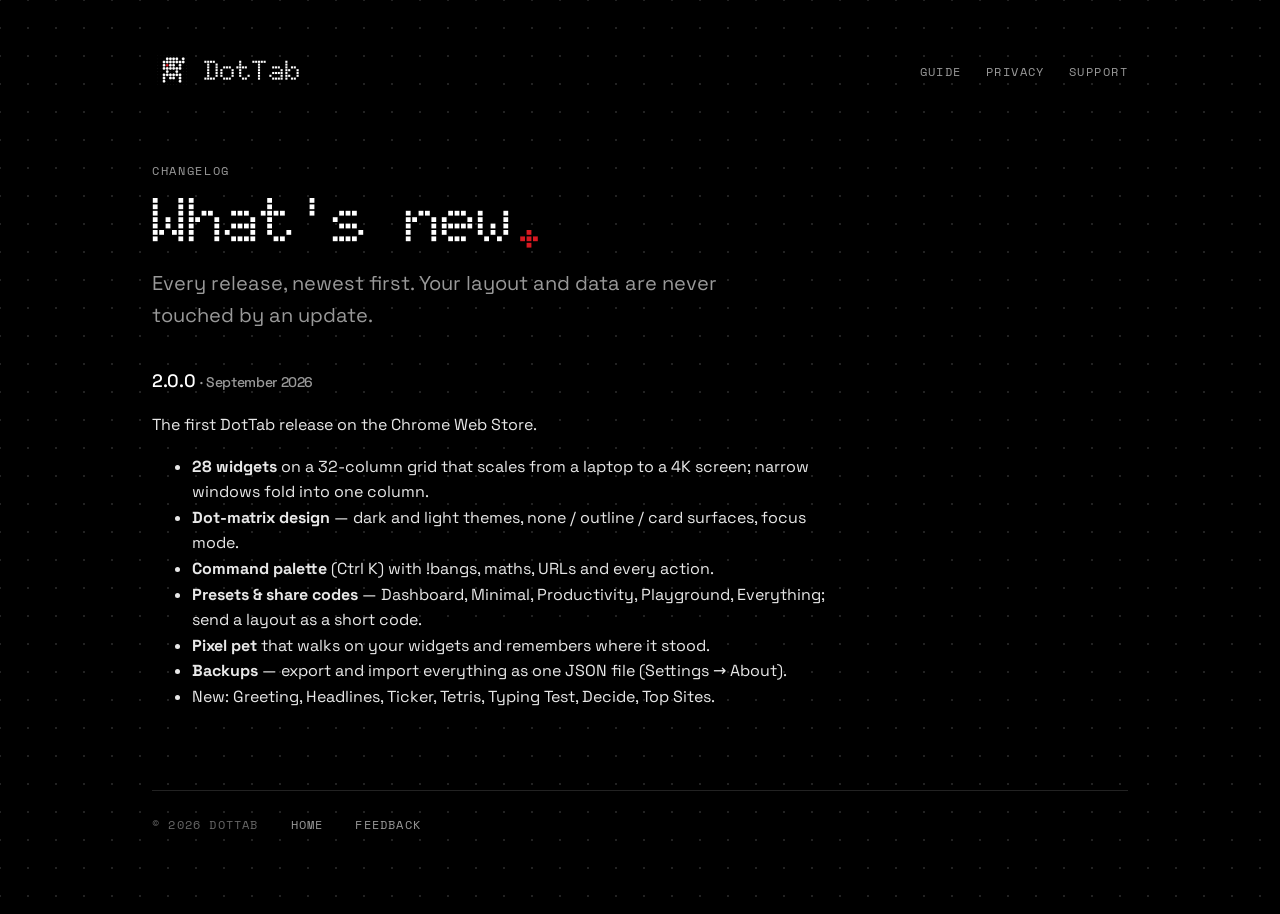
==== changelog.html @ 4acff436 "DotTab website" ====
<!doctype html>
<html lang="en">
<head>
<meta charset="utf-8">
<meta name="viewport" content="width=device-width, initial-scale=1">
<title>DotTab — What's new</title>
<meta name="description" content="DotTab release notes.">
<link rel="icon" href="favicon.png">
<link rel="stylesheet" href="site.css">
</head>
<body>
<div class="wrap">
  <nav class="nav">
    <a class="brand" href="./"><img src="img/icon.png" alt=""><span>DotTab</span></a>
    <div><a class="link" href="guide.html">Guide</a><a class="link" href="privacy.html">Privacy</a><a class="link" href="https://buymeacoffee.com/sanketshinde">Support</a></div>
  </nav>

  <span class="kicker">Changelog</span>
  <h1 style="font-size:clamp(2.25rem,6vw,4rem)">What's new<i>.</i></h1>
  <p class="lead">Every release, newest first. Your layout and data are never touched by an update.</p>

  <div class="prose">
    <h2 id="2-0-0">2.0.0 <span class="muted">· September 2026</span></h2>
    <p>The first DotTab release on the Chrome Web Store.</p>
    <ul>
      <li><b>28 widgets</b> on a 32-column grid that scales from a laptop to a 4K screen; narrow windows fold into one column.</li>
      <li><b>Dot-matrix design</b> — dark and light themes, none / outline / card surfaces, focus mode.</li>
      <li><b>Command palette</b> (Ctrl K) with !bangs, maths, URLs and every action.</li>
      <li><b>Presets &amp; share codes</b> — Dashboard, Minimal, Productivity, Playground, Everything; send a layout as a short code.</li>
      <li><b>Pixel pet</b> that walks on your widgets and remembers where it stood.</li>
      <li><b>Backups</b> — export and import everything as one JSON file (Settings → About).</li>
      <li>New: Greeting, Headlines, Ticker, Tetris, Typing Test, Decide, Top Sites.</li>
    </ul>
  </div>

  <footer>
    <span>© 2026 DotTab</span>
    <a href="./">Home</a>
    <a href="feedback.html">Feedback</a>
  </footer>
</div>
</body>
</html>
---- site.css ----
@font-face { font-family: 'Doto'; font-weight: 100 900; src: url('fonts/Doto.woff2') format('woff2'); font-display: swap; }
@font-face { font-family: 'Space Grotesk'; font-weight: 300 700; src: url('fonts/SpaceGrotesk.woff2') format('woff2'); font-display: swap; }
@font-face { font-family: 'Space Mono'; font-weight: 400; src: url('fonts/SpaceMono-Regular.woff2') format('woff2'); font-display: swap; }

:root {
  color-scheme: dark;
  --black: #000; --surface: #111; --border: #222; --border-visible: #333;
  --disabled: #666; --secondary: #999; --primary: #E8E8E8; --display: #fff; --accent: #D71921;
  --mono: 'Space Mono', ui-monospace, monospace; --display-font: 'Doto', monospace; --body: 'Space Grotesk', system-ui, sans-serif;
}
* { box-sizing: border-box; }
html, body { margin: 0; }
body {
  background: var(--black); color: var(--primary); font: 16px/1.6 var(--body);
  background-image: radial-gradient(circle, var(--border) 1px, transparent 1px);
  background-size: 28px 28px; background-position: 14px 14px;
  min-height: 100vh;
}
a { color: var(--display); }
.wrap { max-width: 64rem; margin: 0 auto; padding: 3rem 1.5rem 5rem; }
.nav { display: flex; align-items: center; justify-content: space-between; gap: 1rem; margin-bottom: 4rem; }
.brand { display: flex; align-items: center; gap: .75rem; text-decoration: none; }
.brand img { width: 40px; height: 40px; border-radius: 22%; }
.brand span { font-family: var(--display-font); font-weight: 700; font-size: 1.75rem; color: var(--display); letter-spacing: -.03em; }
.nav a.link { font-family: var(--mono); font-size: .75rem; letter-spacing: .12em; text-transform: uppercase; color: var(--secondary); text-decoration: none; margin-left: 1.5rem; }
.nav a.link:hover { color: var(--display); }

.kicker { font-family: var(--mono); font-size: .75rem; letter-spacing: .14em; text-transform: uppercase; color: var(--secondary); }
h1 { font-family: var(--display-font); font-weight: 700; font-size: clamp(2.5rem, 7.5vw, 5.5rem); line-height: .95; letter-spacing: -.03em; color: var(--display); margin: .5rem 0 1rem; }
h1 i { font-style: normal; color: var(--accent); }
h2 { font-family: var(--body); font-weight: 500; font-size: 1.5rem; letter-spacing: -.02em; color: var(--display); margin: 3rem 0 1rem; }
.lead { font-size: 1.25rem; color: var(--secondary); max-width: 36rem; margin: 0 0 2rem; }
.lead b { color: var(--display); font-weight: 500; }

.btn { display: inline-flex; align-items: center; gap: .5rem; padding: .8rem 1.4rem; border-radius: 999px; border: 1px solid var(--border-visible); color: var(--display); text-decoration: none; font-family: var(--mono); font-size: .8125rem; letter-spacing: .1em; text-transform: uppercase; }
.btn:hover { border-color: var(--display); }
.btn--primary { background: var(--display); color: var(--black); border-color: var(--display); }
.btn--primary:hover { background: var(--primary); }
.actions { display: flex; flex-wrap: wrap; gap: .75rem; }

.shot { margin: 3.5rem 0 0; border: 1px solid var(--border-visible); border-radius: 16px; overflow: hidden; background: var(--black); }
.shot img { display: block; width: 100%; }

.grid { display: grid; grid-template-columns: repeat(auto-fit, minmax(16rem, 1fr)); gap: 1rem; }
.card { border: 1px solid var(--border-visible); border-radius: 16px; padding: 1.25rem; background: var(--black); }
.card .kicker { display: block; margin-bottom: .5rem; }
.card p { margin: 0; color: var(--secondary); font-size: .9375rem; }
.card b { color: var(--display); font-weight: 500; }
.keys { display: flex; flex-wrap: wrap; gap: .5rem 1.5rem; font-family: var(--mono); font-size: .8125rem; color: var(--secondary); }
.keys b { color: var(--display); font-weight: 400; border: 1px solid var(--border-visible); border-radius: 6px; padding: .1rem .45rem; margin-right: .35rem; }

.prose { max-width: 44rem; }
.prose p, .prose li { color: var(--primary); }
.prose h2 { font-size: 1.125rem; margin-top: 2.25rem; }
table { border-collapse: collapse; width: 100%; font-size: .9375rem; }
td, th { text-align: left; padding: .5rem .75rem .5rem 0; border-bottom: 1px solid var(--border-visible); vertical-align: top; }
th { font-family: var(--mono); font-size: .75rem; letter-spacing: .1em; text-transform: uppercase; color: var(--secondary); font-weight: 400; }
.muted { color: var(--secondary); font-size: .875rem; }
footer { margin-top: 5rem; padding-top: 1.5rem; border-top: 1px solid var(--border); display: flex; flex-wrap: wrap; gap: 1rem 2rem; font-family: var(--mono); font-size: .75rem; letter-spacing: .1em; text-transform: uppercase; color: var(--disabled); }
footer a { color: var(--secondary); text-decoration: none; }
footer a:hover { color: var(--display); }

/* ── Guide: sidebar layout ── */
.has-sidebar .nav--top { max-width: 80rem; margin: 0 auto; padding: 1.5rem 1.5rem 0; }
.layout { max-width: 80rem; margin: 0 auto; padding: 2rem 1.5rem 5rem; display: grid; grid-template-columns: 14rem minmax(0, 1fr); gap: 3rem; }
.side { position: sticky; top: 1.5rem; align-self: start; display: flex; flex-direction: column; gap: .15rem; max-height: calc(100vh - 3rem); overflow: auto; }
.side__title { font-family: var(--mono); font-size: .6875rem; letter-spacing: .14em; text-transform: uppercase; color: var(--disabled); margin: 1rem 0 .35rem; }
.side__title:first-child { margin-top: 0; }
.side a { color: var(--secondary); text-decoration: none; font-size: .9375rem; padding: .25rem .6rem; border-left: 1px solid var(--border-visible); }
.side a:hover, .side a.active { color: var(--display); border-left-color: var(--display); }
.doc { min-width: 0; max-width: 46rem; }
.doc section { padding-top: 1rem; scroll-margin-top: 1.5rem; }
.doc h2 { border-top: 1px solid var(--border); padding-top: 1.5rem; margin-top: 2.5rem; }
.doc p, .doc li { color: var(--primary); }
.doc li { margin: .25rem 0; }
.doc code { font-family: var(--mono); font-size: .85em; border: 1px solid var(--border-visible); border-radius: 4px; padding: .05rem .35rem; color: var(--display); }
.doc em { font-style: normal; color: var(--secondary); }
figure { margin: 1.25rem 0; }
figure img { display: block; width: 100%; border: 1px solid var(--border-visible); border-radius: 12px; }
figcaption { font-family: var(--mono); font-size: .75rem; letter-spacing: .08em; text-transform: uppercase; color: var(--disabled); margin-top: .5rem; }
.wgrid { display: grid; grid-template-columns: repeat(auto-fill, minmax(13rem, 1fr)); gap: 1rem; margin-top: 1rem; }
.wcard { border: 1px solid var(--border-visible); border-radius: 12px; padding: .75rem; background: var(--black); }
.wcard img { display: block; width: 100%; aspect-ratio: 4/3; object-fit: cover; object-position: left top; border-radius: 8px; border: 1px solid var(--border); margin-bottom: .6rem; }
.wcard b { display: block; color: var(--display); font-weight: 500; margin-bottom: .2rem; }
.wcard p { margin: 0; font-size: .875rem; color: var(--secondary); }
.wcard--text { display: flex; flex-direction: column; justify-content: center; }
@media (max-width: 800px) {
  .layout { grid-template-columns: 1fr; gap: 1.5rem; }
  .side { position: static; max-height: none; flex-direction: row; flex-wrap: wrap; gap: .25rem .5rem; }
  .side__title { width: 100%; margin: .5rem 0 0; }
  .side a { border-left: none; border: 1px solid var(--border-visible); border-radius: 999px; padding: .2rem .7rem; font-size: .8125rem; }
}

/* ── Embedded Google Form ── */
.form-slot { border: 1px solid var(--border-visible); border-radius: 16px; overflow: hidden; background: #fff; margin: 1rem 0 2rem; }
.form-slot iframe { display: block; width: 100%; height: 70vh; min-height: 32rem; }
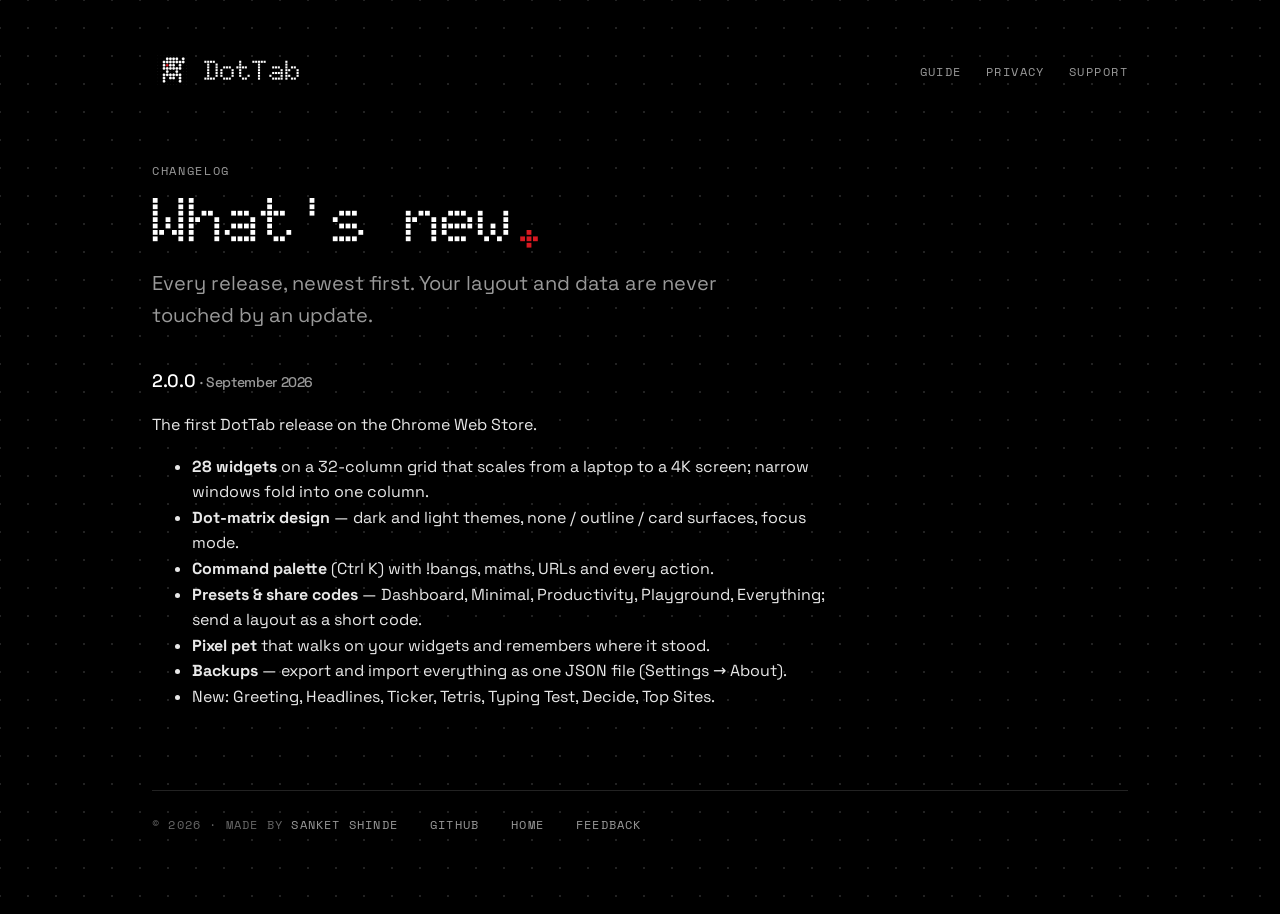
==== commit f8f4ceb5: "Author credit" ====
--- a/changelog.html
+++ b/changelog.html
@@ -34,7 +34,8 @@
   </div>
 
   <footer>
-    <span>© 2026 DotTab</span>
+    <span>© 2026 · Made by <a href="https://github.com/sanketshinde3001">Sanket Shinde</a></span>
+    <a href="https://github.com/sanketshinde3001/dottab">GitHub</a>
     <a href="./">Home</a>
     <a href="feedback.html">Feedback</a>
   </footer>
